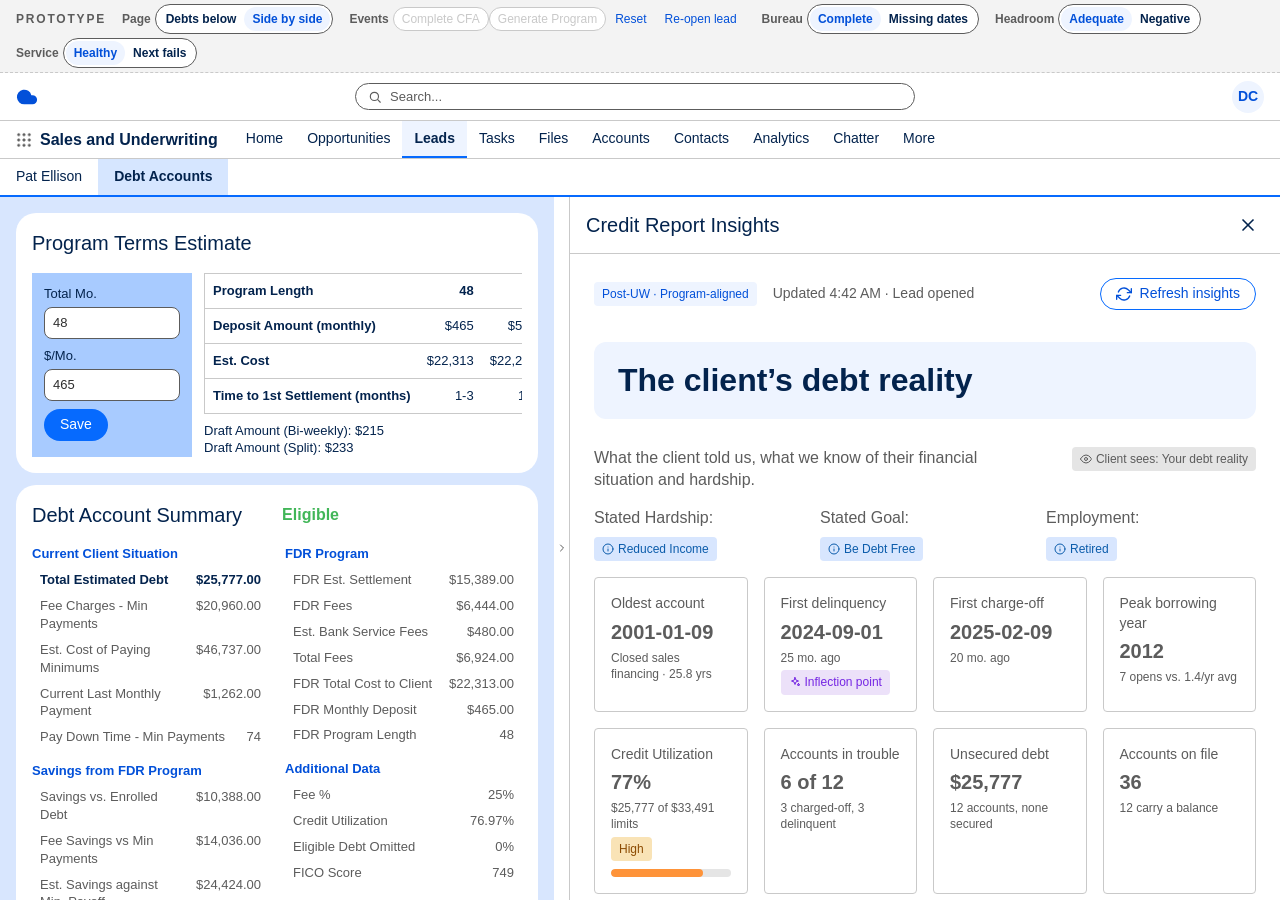
==== credit-insights/index.html @ 0d7a338f "Add wholesale projects" ====
<!doctype html>
<html lang="en">
<head>
  <meta charset="utf-8">
  <meta name="viewport" content="width=device-width, initial-scale=1">
  <title>WIB | Credit Report Insights (MVP prototype)</title>
  <link rel="stylesheet" href="styles.slds.css">
</head>
<body>
  <div class="app" id="app">
    <section class="proto" aria-labelledby="protoTitle">
      <h2 class="proto-title" id="protoTitle">Prototype</h2>

      <div class="proto-group">
        <span class="proto-label" id="lblLayout">Page</span>
        <div class="toggle-group tg-inline" role="group" aria-labelledby="lblLayout">
          <button class="toggle" type="button" data-action="layout" data-value="below" aria-pressed="false">Debts below</button>
          <button class="toggle" type="button" data-action="layout" data-value="side" aria-pressed="true">Side by side</button>
        </div>
      </div>

      <div class="proto-group">
        <span class="proto-label" id="lblEvents">Events</span>
        <div class="proto-buttons" role="group" aria-labelledby="lblEvents">
          <button class="btn btn-secondary" type="button" data-action="evt-cfa" id="btnCfa">Complete CFA</button>
          <button class="btn btn-secondary" type="button" data-action="evt-program" id="btnProgram">Generate Program</button>
          <button class="btn btn-text" type="button" data-action="evt-reset">Reset</button>
          <button class="btn btn-text" type="button" data-action="evt-reopen">Re-open lead</button>
        </div>
      </div>

      <div class="proto-group">
        <span class="proto-label" id="lblData">Bureau</span>
        <div class="toggle-group tg-inline" role="group" aria-labelledby="lblData">
          <button class="toggle" type="button" data-action="scenario" data-key="partial" data-value="false" aria-pressed="true">Complete</button>
          <button class="toggle" type="button" data-action="scenario" data-key="partial" data-value="true" aria-pressed="false">Missing dates</button>
        </div>
      </div>

      <div class="proto-group">
        <span class="proto-label" id="lblHeadroom">Headroom</span>
        <div class="toggle-group tg-inline" role="group" aria-labelledby="lblHeadroom">
          <button class="toggle" type="button" data-action="scenario" data-key="negative" data-value="false" aria-pressed="true">Adequate</button>
          <button class="toggle" type="button" data-action="scenario" data-key="negative" data-value="true" aria-pressed="false">Negative</button>
        </div>
      </div>

      <div class="proto-group">
        <span class="proto-label" id="lblService">Service</span>
        <div class="toggle-group tg-inline" role="group" aria-labelledby="lblService">
          <button class="toggle" type="button" data-action="scenario" data-key="failNext" data-value="false" aria-pressed="true">Healthy</button>
          <button class="toggle" type="button" data-action="scenario" data-key="failNext" data-value="true" aria-pressed="false">Next fails</button>
        </div>
      </div>
    </section>

    <div class="sf-chrome" aria-hidden="true">
      <div class="sf-global">
        <span class="sf-logo"><svg width="22" height="22" viewBox="0 0 24 24" fill="currentColor"><path d="M18 10h-1.26A8 8 0 1 0 9 20h9a5 5 0 0 0 0-10z"/></svg></span>
        <span class="sf-search"><svg width="14" height="14" viewBox="0 0 24 24" fill="none" stroke="currentColor" stroke-width="2" stroke-linecap="round"><circle cx="11" cy="11" r="7"/><line x1="21" y1="21" x2="16.65" y2="16.65"/></svg>Search...</span>
        <span class="sf-user"><span class="avatar"><span>DC</span></span></span>
      </div>
      <div class="sf-nav">
        <span class="sf-app"><span class="sf-launcher"></span>Sales and Underwriting</span>
        <span class="sf-item">Home</span><span class="sf-item">Opportunities</span><span class="sf-item is-active">Leads</span><span class="sf-item">Tasks</span><span class="sf-item">Files</span><span class="sf-item">Accounts</span><span class="sf-item">Contacts</span><span class="sf-item">Analytics</span><span class="sf-item">Chatter</span><span class="sf-item">More</span>
      </div>
      <div class="sf-tabs">
        <span class="sf-tab">Pat Ellison</span><span class="sf-tab is-active">Debt Accounts</span>
      </div>
    </div>
    <h1 class="sr-only">Debt Accounts, Pat Ellison</h1>

    <main class="workspace" id="workspace"></main>
  </div>

  <div class="toasts" id="toasts" role="status" aria-live="polite"></div>
  <script src="app.js"></script>
</body>
</html>
---- credit-insights/styles.slds.css ----
/* =========================================================================
   Credit Report Insights: SLDS 2 styling
   - Every colour, spacing, type, radius, border and shadow value is read from an
     SLDS 2 global styling hook with an SLDS 1 fallback. Hooks are only read, never assigned.
   - The --ci-* names below are local aliases of those hooks, so each hook and its
     fallback is written once. They are not SLDS tokens.
   - Layout geometry that has no SLDS hook (panel width, chart height) is plain CSS.
   ========================================================================= */
:root {
  /* Surfaces and containers */
  --ci-page: var(--slds-g-color-surface-2, #f3f3f3);
  --ci-canvas: var(--slds-g-color-brand-base-90, #d8e6fe); /* Lightning page background, Blue 90 in the Figma frame */
  --ci-brand-80: var(--slds-g-color-brand-base-80, #a8cbff); /* Program Terms form panel */
  --ci-surface: var(--slds-g-color-surface-1, #ffffff);
  --ci-container: var(--slds-g-color-surface-container-1, #ffffff);
  --ci-container-2: var(--slds-g-color-surface-container-2, #f3f3f3);
  --ci-container-3: var(--slds-g-color-surface-container-3, #e5e5e5); /* progress and gauge tracks */
  --ci-inverse: var(--slds-g-color-surface-container-inverse-1, #032d60);
  --ci-on-inverse: var(--slds-g-color-on-surface-inverse-1, #ffffff);
  --ci-on-inverse-2: var(--slds-g-color-on-surface-inverse-2, #c9c9c9);

  /* Text and icons on surface. In SLDS 2 a higher step is higher contrast:
     on-surface-1 is the muted grey, -2 the near-black, -3 the darkest (primary text). */
  --ci-text: var(--slds-g-color-on-surface-3, #03234d);
  --ci-text-body: var(--slds-g-color-on-surface-2, #2e2e2e); /* typed input text, summary body */
  --ci-text-2: var(--slds-g-color-on-surface-1, #5c5c5c);

  /* Borders: border-1 for cards, dividers and table rows; border-2 is the darker control border */
  --ci-border: var(--slds-g-color-border-1, #c9c9c9);
  --ci-border-2: var(--slds-g-color-border-2, #5c5c5c);
  --ci-border-disabled: var(--slds-g-color-border-disabled-1, #c9c9c9);

  /* Accent (brand). accent-2 is the text, link and icon colour on light surfaces; accent-1 is for fills. */
  --ci-accent: var(--slds-g-color-accent-2, #0250d9);
  --ci-accent-active: var(--slds-g-color-accent-3, #022ac0); /* link and label hover and pressed */
  --ci-accent-container: var(--slds-g-color-accent-container-1, #066afe);
  --ci-accent-container-hover: var(--slds-g-color-accent-container-2, #0250d9);
  --ci-on-accent: var(--slds-g-color-on-accent-1, #ffffff);
  --ci-accent-light: var(--slds-g-color-brand-base-95, #eef4ff);
  --ci-accent-light-hover: var(--slds-g-color-brand-base-90, #d6e6ff);

  /* Feedback pairs: container with its on- colour */
  --ci-success-container: var(--slds-g-color-success-container-1, #acf3e4);
  --ci-on-success: var(--slds-g-color-on-success-1, #056764);
  --ci-success: var(--slds-g-color-success-1, #2e844a);
  --ci-error-container: var(--slds-g-color-error-container-1, #fddde3);
  --ci-error-container-2: var(--slds-g-color-error-container-2, #fdb6c5);
  --ci-on-error: var(--slds-g-color-on-error-1, #b60554);
  --ci-on-error-2: var(--slds-g-color-on-error-2, #8a033e);
  --ci-error: var(--slds-g-color-error-1, #b60554);
  --ci-border-error: var(--slds-g-color-border-error-1, #b60554);
  --ci-border-error-2: var(--slds-g-color-border-error-2, #8a033e);
  --ci-warning-container: var(--slds-g-color-warning-container-1, #f9e3b6);
  --ci-on-warning: var(--slds-g-color-on-warning-1, #8c4b02);
  --ci-warning: var(--slds-g-color-warning-1, #fe9339);
  --ci-info-container: var(--slds-g-color-info-container-1, #d8e6fe);
  --ci-on-info: var(--slds-g-color-on-info-1, #0b5cab);
  --ci-info-toast: var(--slds-g-color-info-container-1, #d8e6fe); /* Cosmos info toast fill */
  /* Light row tints for the debts table. The full containers above are too strong across 12 rows. Fallbacks are approximate. */
  --ci-success-tint: var(--slds-g-color-success-base-95, #e0f8f2);
  --ci-warning-tint: var(--slds-g-color-warning-base-95, #fbf3e0);
  --ci-disabled-container: var(--slds-g-color-disabled-container-1, #ffffff);
  --ci-disabled-container-2: var(--slds-g-color-disabled-container-2, #c9c9c9);
  --ci-on-disabled: var(--slds-g-color-on-disabled-2, #939393);
  --ci-on-disabled-1: var(--slds-g-color-on-disabled-1, #c9c9c9);

  /* Data visualisation: fixed palette hooks, only where no semantic hook fits.
     The SLDS 2 palette set is cloud-blue, green, hot-orange, indigo, orange, purple, red, violet. */
  --ci-viz-1: var(--slds-g-color-palette-indigo-50, #5867e8);
  --ci-viz-2: var(--slds-g-color-palette-cloud-blue-60, #0d9dda);
  --ci-viz-3: var(--slds-g-color-palette-orange-50, #a96404);
  --ci-viz-4: var(--slds-g-color-palette-purple-50, #9050e9);
  --ci-viz-5: var(--slds-g-color-palette-green-50, #2e844a);
  --ci-viz-pos: var(--slds-g-color-palette-green-65, #41b658);
  /* AI-generated content (suggested questions, headline summaries) */
  --ci-ai: var(--slds-g-color-palette-purple-90, #ece1f9);
  --ci-on-ai: var(--slds-g-color-palette-purple-40, #7526e3);
  --ci-neutral-65: var(--slds-g-color-neutral-base-65, #a0a0a0);
  --ci-info: var(--slds-g-color-info-1, #0b5cab);
  --ci-accent-1: var(--slds-g-color-accent-1, #066afe);
  --ci-border-accent: var(--slds-g-color-border-accent-1, #066afe); /* accent used as a stroke: selected state, outlined buttons */
  --ci-border-accent-2: var(--slds-g-color-border-accent-2, #0250d9); /* toggle track border */

  /* Spacing (modular scale of four) and density-aware spacing */
  --ci-sp-1: var(--slds-g-spacing-1, 0.25rem);
  --ci-sp-2: var(--slds-g-spacing-2, 0.5rem);
  --ci-sp-3: var(--slds-g-spacing-3, 0.75rem);
  --ci-sp-4: var(--slds-g-spacing-4, 1rem);
  --ci-sp-5: var(--slds-g-spacing-6, 1.5rem); /* spacing-5 is 20px, spacing-6 is 24px */
  --ci-sp-7: var(--slds-g-spacing-7, 1.75rem);
  --ci-sp-8: var(--slds-g-spacing-8, 2rem);
  --ci-cell: var(--slds-g-spacing-var-2, 0.5rem);

  /* Sizing and border width (sizing-7 24px, -8 28px, -9 32px, -10 48px) */
  --ci-size-7: var(--slds-g-sizing-7, 1.5rem);
  --ci-size-8: var(--slds-g-sizing-9, 2rem);
  --ci-size-10: var(--slds-g-sizing-10, 3rem);
  --ci-size-15: var(--slds-g-sizing-15, 20rem); /* toast width */
  --ci-bw-1: var(--slds-g-sizing-border-1, 1px);
  --ci-bw-2: var(--slds-g-sizing-border-2, 2px);

  /* Radius (Cosmos: border-1 4px, -2 8px, -3 12px, -4 20px). Fallbacks match Cosmos so the standalone prototype looks the same as in the org. */
  --ci-r-1: var(--slds-g-radius-border-1, 0.25rem); /* badges, callouts, notices, tiles: 4px */
  --ci-r-2: var(--slds-g-radius-border-2, 0.5rem);
  --ci-r-3: var(--slds-g-radius-border-3, 0.75rem);
  --ci-r-4: var(--slds-g-radius-border-4, 1.25rem); /* cards */
  --ci-r-btn: var(--slds-g-radius-border-circle, 9999px); /* SLDS 2 buttons are pills */
  --ci-r-round: var(--slds-g-radius-border-circle, 9999px);

  /* Elevation */
  --ci-shadow-1: var(--slds-g-shadow-1, 0 1px 2px rgba(0, 0, 0, 0.08));
  --ci-shadow-4: var(--slds-g-shadow-4, 0 8px 16px rgba(0, 0, 0, 0.2));

  /* Typography */
  --ci-font: var(--slds-g-font-family-base, "Salesforce Sans", -apple-system, BlinkMacSystemFont, "Segoe UI", Arial, sans-serif);
  /* Scale (Cosmos): neg-2 10px, neg-1 12px, base 13px, 1 14px, 2 16px, 3 20px, 4 24px, 5 28px, 6 32px */
  --ci-fs-1: var(--slds-g-font-scale-neg-1, 0.75rem);
  --ci-fs-base: var(--slds-g-font-scale-base, 0.8125rem);
  --ci-fs-2: var(--slds-g-font-scale-1, 0.875rem);
  --ci-fs-3: var(--slds-g-font-scale-2, 1rem); /* page card titles */
  --ci-fs-4: var(--slds-g-font-scale-3, 1.25rem); /* card and section titles: 20px */
  --ci-fs-5: var(--slds-g-font-scale-3, 1.25rem);
  --ci-fs-6: var(--slds-g-font-scale-4, 1.5rem);
  --ci-fs-8: var(--slds-g-font-scale-6, 2rem); /* panel section headers */
  /* Weights: 3 light, 4 regular, 6 semibold, 7 bold. SLDS 2 uses semibold for emphasis. */
  --ci-fw-regular: var(--slds-g-font-weight-4, 400);
  --ci-fw-medium: var(--slds-g-font-weight-6, 600);
  --ci-fw-bold: var(--slds-g-font-weight-6, 600);
  --ci-fw-heavy: var(--slds-g-font-weight-7, 700); /* tile values */
  /* Line heights: the library pairs sizes with about 1.35 (13/18, 14/19, 16/22, 20/28). No Figma variable, so the hook names are unverified. */
  --ci-lh-body: var(--slds-g-font-line-height-1, 1.375);
  --ci-lh-heading: var(--slds-g-font-line-height-2, 1.4);
  --ci-lh-tight: var(--slds-g-font-line-height-3, 1);

  /* Shared effects from the library: focus is a 2px surface gap then a 4px dark ring (spread only); pressed is three inset shadows. */
  --ci-focus-ring: 0 0 0 var(--ci-bw-2) var(--ci-container), 0 0 0 var(--ci-sp-1) var(--ci-text);
  --ci-focus-inset: inset 0 0 0 var(--ci-bw-2) var(--ci-text);
  --ci-pressed: inset 2px 2px 5px rgba(0, 0, 0, 0.08), inset 0 0.5px 2px rgba(0, 0, 0, 0.35), inset 0 1px 0 rgba(0, 0, 0, 0.15);
}

* { box-sizing: border-box; margin: 0; }
html, body { height: 100%; }
body {
  font-family: var(--ci-font); font-size: var(--ci-fs-2); line-height: var(--ci-lh-body);
  color: var(--ci-text); background: var(--ci-page);
  min-width: 1280px; overflow: hidden;
}
[hidden] { display: none !important; }
button { font: inherit; color: inherit; cursor: pointer; }
svg { display: block; flex-shrink: 0; }
ol, ul { padding: 0; list-style: none; }
table { border-collapse: collapse; }
.sr-only {
  position: absolute; width: 1px; height: 1px; padding: 0; margin: -1px;
  overflow: hidden; clip: rect(0, 0, 0, 0); white-space: nowrap; border: 0;
}
/* Visible focus ring everywhere. The transparent outline keeps a ring in forced-colors mode. Inset variant is set per component where the parent clips. */
a:focus-visible, button:focus-visible, input:focus-visible, select:focus-visible, [tabindex]:focus-visible {
  outline: var(--ci-bw-2) solid transparent; box-shadow: var(--ci-focus-ring);
}

/* ---------- App frame ---------- */
.app { display: flex; flex-direction: column; height: 100vh; }
/* The page scrolls: the split view region first, then the Debt Accounts card below it. */
.workspace { flex: 1; min-height: 0; overflow-y: auto; background: var(--ci-canvas); }
.split-region { display: flex; align-items: stretch; height: clamp(560px, calc(100vh - 320px), 936px); }
.work-main { flex: 1; min-width: 0; overflow-y: auto; padding: var(--ci-sp-4); container-type: inline-size; display: flex; flex-direction: column; gap: var(--ci-sp-3); }
.work-main > * { flex: none; min-width: 0; }
/* Narrow (panel open): Program Terms Estimate above the Debt Account Summary. Wide (panel collapsed): side by side at 470:924, as in Figma. */
.work-cards { display: flex; flex-direction: column; gap: var(--ci-sp-3); }
@container (min-width: 1100px) {
  .work-cards { display: grid; grid-template-columns: minmax(0, 470fr) minmax(0, 924fr); align-items: stretch; }
}
.page-below { padding: var(--ci-sp-4); }
/* Panel collapsed: the cards take their natural height and the page scrolls, as in the Figma frame. */
.panel-closed .split-region { height: auto; }
.panel-closed .work-main { overflow: visible; }
/* Side by side, panel open: the split region fills the viewport. The left column scrolls vertically and the debt table scrolls across. */
.workspace.is-fit { display: flex; flex-direction: column; overflow: hidden; }
.is-fit .split-region { flex: 1; height: auto; min-height: 0; }

/* ---------- Prototype controls (not part of the product) ---------- */
.proto {
  display: flex; flex-wrap: wrap; align-items: center; gap: var(--ci-sp-1) var(--ci-sp-4); padding: var(--ci-sp-1) var(--ci-sp-4);
  background: var(--ci-container-2); border-bottom: var(--ci-bw-1) dashed var(--ci-border);
}
.proto-title { font-size: var(--ci-fs-1); font-weight: var(--ci-fw-bold); text-transform: uppercase; letter-spacing: 0.15em; color: var(--ci-text-2); }
.proto-group { display: flex; align-items: center; gap: var(--ci-sp-1); }
.proto-label { font-size: var(--ci-fs-1); font-weight: var(--ci-fw-medium); line-height: var(--ci-lh-tight); color: var(--ci-text-2); white-space: nowrap; }
.proto-buttons { display: flex; align-items: center; gap: 0; }
/* Compact controls: the prototype tools stay out of the way of the page. */
.proto .btn { min-height: var(--ci-size-7); padding: 0 var(--ci-sp-2); font-size: var(--ci-fs-1); }
.proto .toggle-group { padding: var(--ci-bw-2); gap: 0; }
.proto .toggle { padding: 0 var(--ci-sp-2); font-size: var(--ci-fs-1); line-height: var(--ci-size-7); }

/* ---------- Lightning app chrome (static page context) ---------- */
.sf-chrome { flex: none; background: var(--ci-container); }
.sf-global { display: flex; align-items: center; gap: var(--ci-sp-4); min-height: var(--ci-size-10); padding: 0 var(--ci-sp-4); border-bottom: var(--ci-bw-1) solid var(--ci-border); }
.sf-logo { display: flex; color: var(--ci-accent); }
.sf-search { flex: 0 1 560px; margin: 0 auto; display: flex; align-items: center; gap: var(--ci-sp-2); padding: var(--ci-sp-1) var(--ci-sp-3); border: var(--ci-bw-1) solid var(--ci-border-2); border-radius: var(--ci-r-round); background: var(--ci-container); font-size: var(--ci-fs-base); color: var(--ci-text-2); }
.sf-nav { display: flex; align-items: stretch; padding: 0 var(--ci-sp-4); border-bottom: var(--ci-bw-1) solid var(--ci-border); font-size: var(--ci-fs-2); }
.sf-app { display: flex; align-items: center; gap: var(--ci-sp-2); margin-right: var(--ci-sp-4); font-size: var(--ci-fs-3); font-weight: var(--ci-fw-bold); white-space: nowrap; }
.sf-launcher { width: var(--ci-sp-4); height: var(--ci-sp-4); background: radial-gradient(circle, currentColor 35%, transparent 40%) 0 0 / 33.34% 33.34%; color: var(--ci-text-2); }
.sf-item { display: flex; align-items: center; padding: var(--ci-sp-2) var(--ci-sp-3); border-bottom: var(--ci-bw-2) solid transparent; white-space: nowrap; }
.sf-item.is-active { background: var(--ci-accent-light); border-bottom-color: var(--ci-accent-container); font-weight: var(--ci-fw-medium); }
.sf-tabs { display: flex; border-bottom: var(--ci-bw-2) solid var(--ci-accent-container); font-size: var(--ci-fs-2); }
.sf-tab { padding: var(--ci-sp-2) var(--ci-sp-4); white-space: nowrap; }
.sf-tab.is-active { background: var(--ci-accent-light-hover); font-weight: var(--ci-fw-medium); }
.avatar {
  display: flex; align-items: center; justify-content: center; width: var(--ci-size-8); height: var(--ci-size-8);
  border-radius: var(--ci-r-round); background: var(--ci-accent-light); color: var(--ci-accent); font-size: var(--ci-fs-2); font-weight: var(--ci-fw-bold);
}

/* ---------- Buttons, badges, toggles ---------- */
/* .btn-primary = brand, .btn-secondary = neutral, .btn-text = base, .btn-destructive, .btn-outlined = brand outline (not in the library) */
/* Every variant carries a 1px border, transparent where the library has none, so the label sits 16px from the edge as in Figma. */
.btn {
  display: inline-flex; align-items: center; justify-content: center; gap: var(--ci-sp-2);
  min-height: var(--ci-size-8); padding: var(--ci-bw-1) calc(var(--ci-sp-4) - var(--ci-bw-1)); border: var(--ci-bw-1) solid transparent; border-radius: var(--ci-r-btn);
  font-weight: var(--ci-fw-regular); font-size: var(--ci-fs-2); line-height: var(--ci-lh-body); white-space: nowrap;
}
.btn:active:not(:disabled) { box-shadow: var(--ci-pressed); }
.btn:focus-visible:not(:disabled) { box-shadow: var(--ci-focus-ring); }
/* Brand: hover, active and focus share one fill. */
.btn-primary { background: var(--ci-accent-container); color: var(--ci-on-accent); }
.btn-primary:hover:not(:disabled), .btn-primary:active:not(:disabled), .btn-primary:focus-visible:not(:disabled) { background: var(--ci-accent-container-hover); }
/* Neutral: white, bordered, accent label. */
.btn-secondary { background: var(--ci-container); color: var(--ci-accent); border-color: var(--ci-border-2); }
.btn-secondary:hover:not(:disabled), .btn-secondary:focus-visible:not(:disabled) { background: var(--ci-container-2); color: var(--ci-text); }
.btn-secondary:active:not(:disabled) { background: var(--ci-container-2); color: var(--ci-accent-active); }
.btn-outlined { background: var(--ci-container); color: var(--ci-accent); border-color: var(--ci-border-accent); }
.btn-outlined:hover:not(:disabled) { background: var(--ci-accent-light); }
/* Base: no fill. Horizontal padding is kept so the hover fill does not hug the label. The library has none. */
.btn-text { background: transparent; color: var(--ci-accent); }
.btn-text:hover:not(:disabled), .btn-text:focus-visible:not(:disabled) { background: var(--ci-accent-light-hover); color: var(--ci-text); }
.btn-text:active:not(:disabled) { background: var(--ci-surface); color: var(--ci-accent-active); }
.btn-destructive { background: var(--ci-error-container); color: var(--ci-on-error); border-color: var(--ci-border-error); }
.btn-destructive:hover:not(:disabled), .btn-destructive:active:not(:disabled), .btn-destructive:focus-visible:not(:disabled) { background: var(--ci-error-container-2); color: var(--ci-on-error-2); border-color: var(--ci-border-error-2); }
.btn-icon { padding: var(--ci-sp-1); width: var(--ci-size-8); }
/* Disabled: filled variants go grey and lose the border; neutral, outlined and base stay white with a pale label. */
.btn:disabled { background: var(--ci-disabled-container-2); color: var(--ci-on-disabled); border-color: transparent; box-shadow: none; cursor: not-allowed; }
.btn-secondary:disabled, .btn-outlined:disabled { background: var(--ci-disabled-container); color: var(--ci-on-disabled-1); border-color: var(--ci-border-disabled); }
.btn-text:disabled { background: var(--ci-disabled-container); color: var(--ci-on-disabled-1); }

.chip {
  display: inline-flex; align-items: center; gap: var(--ci-sp-1); padding: var(--ci-sp-1) var(--ci-sp-2);
  border-radius: var(--ci-r-1); font-size: var(--ci-fs-1); font-weight: var(--ci-fw-regular); line-height: var(--ci-lh-body); white-space: nowrap;
  background: var(--ci-container-2); color: var(--ci-text-2);
}
.chip-sm { font-size: var(--ci-fs-1); }
.chip-positive { background: var(--ci-success-container); color: var(--ci-on-success); }
.chip-warning { background: var(--ci-warning-container); color: var(--ci-on-warning); }
.chip-negative { background: var(--ci-error-container); color: var(--ci-on-error); }
.chip-info { background: var(--ci-info-container); color: var(--ci-on-info); }
.chip-accent { background: var(--ci-accent-light); color: var(--ci-accent); }

.toggle-group { display: flex; gap: var(--ci-sp-1); padding: var(--ci-sp-1); background: var(--ci-container); border: var(--ci-bw-1) solid var(--ci-border-2); border-radius: var(--ci-r-btn); }
.tg-inline { flex: none; }
.toggle { padding: var(--ci-sp-1) var(--ci-sp-3); border: 0; border-radius: var(--ci-r-btn); background: var(--ci-container); font-size: var(--ci-fs-1); font-weight: var(--ci-fw-medium); line-height: var(--ci-lh-body); white-space: nowrap; }
.toggle:hover:not([aria-pressed="true"]) { background: var(--ci-container-2); }
.toggle[aria-pressed="true"] { background: var(--ci-accent-light); color: var(--ci-accent); }

.link { background: none; border: 0; padding: 0; color: var(--ci-accent); font-size: var(--ci-fs-2); text-decoration: underline; }
.link:hover, .link:active { color: var(--ci-accent-active); }

.spinner { width: var(--ci-sp-4); height: var(--ci-sp-4); border-radius: var(--ci-r-round); border: var(--ci-bw-2) solid var(--ci-accent-light-hover); border-top-color: var(--ci-accent-container); animation: spin 0.8s linear infinite; }
@keyframes spin { to { transform: rotate(360deg); } }
@keyframes shimmer { from { background-position: 200% 0; } to { background-position: -200% 0; } }
@media (prefers-reduced-motion: reduce) { .spinner, .skel { animation: none; } }

/* ---------- Cards and tables (WIB page) ---------- */
/* Card: 20px radius, no border and no shadow, as in the library. Title is 20px / 28px regular. */
.card { background: var(--ci-container); border-radius: var(--ci-r-4); padding: var(--ci-sp-4); display: flex; flex-direction: column; gap: var(--ci-sp-4); }
.card-head { display: flex; align-items: center; justify-content: space-between; gap: var(--ci-sp-4); }
.card-actions { display: flex; align-items: center; gap: var(--ci-sp-2); }
.card-title { font-size: var(--ci-fs-4); font-weight: var(--ci-fw-regular); line-height: var(--ci-lh-heading); color: var(--ci-text); }
.card-sub { font-size: var(--ci-fs-1); color: var(--ci-text-2); }
.card-empty { border: var(--ci-bw-1) dashed var(--ci-border); box-shadow: none; color: var(--ci-text-2); }
.table-wrap { overflow-x: auto; }
.table { width: 100%; font-size: var(--ci-fs-base); line-height: var(--ci-lh-body); }
.table thead th { padding: var(--ci-cell); text-align: left; white-space: nowrap; font-size: var(--ci-fs-base); font-weight: var(--ci-fw-bold); color: var(--ci-text-2); background: var(--ci-container-2); border-bottom: var(--ci-bw-1) solid var(--ci-border); }
.table thead th:hover { background: var(--ci-container-3); color: var(--ci-text-body); }
.table tbody th, .table tbody td, .table tfoot td, .table tfoot th { padding: var(--ci-cell); text-align: left; font-weight: var(--ci-fw-regular); border-bottom: var(--ci-bw-1) solid var(--ci-border); vertical-align: middle; }
.table tbody tr:last-child > * { border-bottom: 0; }
/* Row hover: light brand fill, links go to the pressed accent. */
.table tbody tr:hover > * { background: var(--ci-accent-light-hover); }
.table tbody tr:hover .creditor { color: var(--ci-accent-active); }
.table tfoot th, .table tfoot td { background: var(--ci-container-2); font-weight: var(--ci-fw-bold); border-top: var(--ci-bw-1) solid var(--ci-border); border-bottom: 0; }
.table .num { text-align: right; white-space: nowrap; }
.strong { font-weight: var(--ci-fw-bold); }
.is-muted { color: var(--ci-text-2); }
.is-pos { color: var(--ci-on-success); }
.is-neg { color: var(--ci-on-error); }
.is-warn { color: var(--ci-on-warning); }
.stat-row { display: grid; grid-template-columns: repeat(4, minmax(0, 1fr)); gap: var(--ci-sp-4); }

/* ---------- Program terms, summary and the page debt table ---------- */
.terms { display: flex; gap: var(--ci-sp-3); align-items: stretch; }
.terms-form { flex: none; display: flex; flex-direction: column; align-items: flex-start; gap: var(--ci-sp-2); padding: var(--ci-sp-3); background: var(--ci-brand-80); width: 160px; }
.terms-main { flex: 1; min-width: 0; display: flex; flex-direction: column; gap: var(--ci-sp-2); }
.terms-note { font-size: var(--ci-fs-base); line-height: var(--ci-lh-body); }
.field { display: flex; flex-direction: column; gap: var(--ci-sp-1); width: 100%; font-size: var(--ci-fs-base); }
.input { width: 100%; min-height: var(--ci-size-8); padding: 2px var(--ci-sp-2); border: var(--ci-bw-1) solid var(--ci-border-2); border-radius: var(--ci-r-2); background: var(--ci-container); font: inherit; font-size: var(--ci-fs-base); line-height: var(--ci-lh-body); color: var(--ci-text-body); }
.input::placeholder { color: var(--ci-text-2); }
.input:disabled { background: var(--ci-disabled-container); border-color: var(--ci-border-disabled); }
.table-grid { border: var(--ci-bw-1) solid var(--ci-border); }
.table-grid tbody th { font-weight: var(--ci-fw-bold); white-space: nowrap; }
.table-grid tbody tr:last-child > * { border-bottom: var(--ci-bw-1) solid var(--ci-border); }
.sum-elig { margin-right: auto; margin-left: var(--ci-sp-5); font-size: var(--ci-fs-3); font-weight: var(--ci-fw-bold); color: var(--ci-viz-pos); }
.sum-cols { display: grid; grid-template-columns: repeat(2, minmax(0, 1fr)); gap: var(--ci-sp-4); align-items: start; }
.sum-group { display: flex; flex-direction: column; gap: var(--ci-sp-1); margin-bottom: var(--ci-sp-3); }
.sum-h { font-size: var(--ci-fs-base); font-weight: var(--ci-fw-bold); color: var(--ci-accent); }
.kv { display: flex; justify-content: space-between; gap: var(--ci-sp-3); padding: var(--ci-sp-1) var(--ci-sp-2); font-size: var(--ci-fs-base); line-height: var(--ci-lh-body); color: var(--ci-text-2); }
.kv dd { margin: 0; text-align: right; white-space: nowrap; }
.kv-strong { font-weight: var(--ci-fw-bold); color: var(--ci-text); }
.detail-bar { display: flex; align-items: center; gap: var(--ci-sp-1); width: 100%; padding: var(--ci-sp-4); border: 0; border-radius: var(--ci-r-4); background: var(--ci-container-2); font-size: var(--ci-fs-3); text-align: left; }
.detail-bar:hover { background: var(--ci-container-3); }
.count-line { font-size: var(--ci-fs-base); color: var(--ci-text-2); }
.creditor { color: var(--ci-accent); }

/* Debt Accounts table: the existing Salesforce table, unchanged. Inputs, enroll switch, tinted rows. */
.card-flush { padding: 0; gap: 0; overflow: hidden; }
.card-pad { display: flex; flex-direction: column; gap: var(--ci-sp-4); padding: var(--ci-sp-4); }
.card-flush .table-wrap { border-top: var(--ci-bw-1) solid var(--ci-border); }
.table-debts { min-width: 1180px; }
.table-debts thead th { padding: var(--ci-sp-3) var(--ci-cell); text-transform: uppercase; letter-spacing: 0.04em; font-size: var(--ci-fs-1); font-weight: var(--ci-fw-bold); color: var(--ci-text); background: var(--ci-container-2); border-bottom: 0; }
.table-debts tbody th.creditor { font-weight: var(--ci-fw-regular); text-transform: uppercase; white-space: nowrap; }
.table-debts .center { text-align: center; }
.table-debts tbody tr:last-child > * { border-bottom: 0; }
.row-ok > * { background: var(--ci-success-tint); }
.row-warn > * { background: var(--ci-warning-tint); }
.input-cell { width: auto; min-width: 5.5rem; height: var(--ci-size-8); padding: var(--ci-sp-1) var(--ci-sp-2); border-radius: var(--ci-r-2); color: var(--ci-text); }
.input-date { display: flex; align-items: center; justify-content: space-between; gap: var(--ci-sp-2); white-space: nowrap; min-width: 8.5rem; }
.input-date svg { color: var(--ci-text-2); }
.is-flag { border-color: var(--ci-border-error); }
select.input-cell { min-width: 6.5rem; }
.enroll { display: inline-flex; flex-direction: column; align-items: center; gap: 0; }
.enroll-l { font-size: var(--ci-fs-1); line-height: var(--ci-lh-tight); color: var(--ci-text-2); }
/* Toggle: 48 x 24 track, 20px thumb, 1px accent border (library Checkbox Toggle, on state). */
.switch { position: relative; width: var(--ci-size-10); height: var(--ci-sp-5); padding: 0; border: var(--ci-bw-1) solid var(--ci-border-accent-2); border-radius: var(--ci-r-round); background: var(--ci-accent-container-hover); }
.switch::before { content: ''; position: absolute; top: var(--ci-bw-1); right: var(--ci-bw-1); width: calc(var(--ci-sp-5) - var(--ci-bw-2) * 2); height: calc(var(--ci-sp-5) - var(--ci-bw-2) * 2); border-radius: var(--ci-r-round); background: var(--ci-on-accent); }
.switch svg { position: absolute; top: 50%; right: calc(var(--ci-bw-2) + var(--ci-sp-1)); transform: translateY(-50%); color: var(--ci-accent-container-hover); stroke-width: 3; }
/* ---------- Split view ---------- */
.split-handle {
  position: relative; align-self: stretch; display: flex; align-items: center; justify-content: center; width: var(--ci-sp-4); flex: none; padding: 0;
  border: 0; border-right: var(--ci-bw-1) solid var(--ci-border); background: var(--ci-container); color: var(--ci-text-2);
}
.split-handle:hover { background: var(--ci-accent-light); color: var(--ci-accent); }
.split-handle:focus-visible { box-shadow: var(--ci-focus-inset); }
/* Panel closed: a slim strip on the right edge with a right-pointing triangle (14px wide, full height, as in Figma).
   A dot appears when the insights changed while it was closed. */
.split-tab {
  position: relative; align-self: stretch; flex: none; display: flex; align-items: center; justify-content: center; width: 0.875rem; padding: 0;
  border: 0; border-left: var(--ci-bw-1) solid var(--ci-border); background: var(--ci-container); color: var(--ci-border-2);
}
.split-tab svg { fill: currentColor; stroke: none; }
.split-tab:hover { background: var(--ci-accent-light); color: var(--ci-accent); }
.split-tab:focus-visible { box-shadow: var(--ci-focus-inset); }
/* The labelled tag sits beside the strip near the top, with a dot when the insights changed while the panel was closed. */
.split-tag {
  position: relative; align-self: flex-start; flex: none; margin-top: var(--ci-sp-4); display: flex; align-items: center; gap: var(--ci-sp-2); padding: var(--ci-sp-4) var(--ci-sp-2);
  border: var(--ci-bw-1) solid var(--ci-border); border-right: 0; border-radius: var(--ci-r-3) 0 0 var(--ci-r-3);
  background: var(--ci-container); font-size: var(--ci-fs-2); font-weight: var(--ci-fw-medium); writing-mode: vertical-rl;
}
.split-tag:hover { background: var(--ci-accent-light); color: var(--ci-accent); }
.split-tag .tab-dot { position: static; transform: none; }
.tab-dot { position: absolute; top: var(--ci-sp-2); left: 50%; transform: translateX(-50%); width: var(--ci-sp-2); height: var(--ci-sp-2); border-radius: var(--ci-r-round); background: var(--ci-accent-container); }
.split-panel { width: 710px; flex: none; display: flex; flex-direction: column; min-height: 0; background: var(--ci-container); }
.panel-head { display: flex; align-items: center; justify-content: space-between; gap: var(--ci-sp-2); padding: var(--ci-sp-3) var(--ci-sp-4); border-bottom: var(--ci-bw-1) solid var(--ci-border); }
.panel-title { font-size: var(--ci-fs-4); font-weight: var(--ci-fw-regular); line-height: var(--ci-lh-heading); }
.panel-body { flex: 1; min-height: 0; overflow-y: auto; padding: var(--ci-sp-5); background: var(--ci-container); }
.icon-btn { display: inline-flex; align-items: center; justify-content: center; width: var(--ci-size-8); height: var(--ci-size-8); border: 0; border-radius: var(--ci-r-2); background: transparent; color: var(--ci-text); }
.icon-btn:hover { background: var(--ci-container-2); }

/* ---------- Insights ---------- */
.ins { container-type: inline-size; display: flex; flex-direction: column; gap: var(--ci-sp-8); }
.ins-meta { display: flex; align-items: center; gap: var(--ci-sp-4); flex-wrap: wrap; }
.ins-updated { display: flex; align-items: center; gap: var(--ci-sp-2); flex: 1; font-size: var(--ci-fs-2); color: var(--ci-text-2); }

.band { display: flex; align-items: center; padding: var(--ci-sp-4) var(--ci-sp-5); background: var(--ci-accent-light); border-radius: var(--ci-r-3); }
.band-title { font-size: var(--ci-fs-8); font-weight: var(--ci-fw-bold); line-height: var(--ci-lh-heading); color: var(--ci-text); }
.band-group { display: flex; flex-direction: column; gap: var(--ci-sp-7); }

.lens { display: flex; flex-direction: column; gap: var(--ci-sp-4); }
.lens-head { display: flex; align-items: flex-start; justify-content: space-between; gap: var(--ci-sp-4); flex-wrap: wrap; }
.lens-title { font-size: var(--ci-fs-6); font-weight: var(--ci-fw-bold); line-height: var(--ci-lh-heading); color: var(--ci-text); }
.lens-desc { font-size: var(--ci-fs-3); line-height: var(--ci-lh-body); color: var(--ci-text-2); }
.lens-desc-sm { font-size: var(--ci-fs-base); color: var(--ci-text); margin-top: var(--ci-sp-2); }
.lens-intro { display: flex; align-items: flex-start; justify-content: space-between; gap: var(--ci-sp-8); }
.lens-tools { display: flex; align-items: center; gap: var(--ci-sp-2); flex-wrap: wrap; }
.lens-locked { padding: var(--ci-sp-4) var(--ci-sp-5); border: var(--ci-bw-1) dashed var(--ci-border); border-radius: var(--ci-r-3); background: var(--ci-container-2); }
.lock-body { display: flex; flex-direction: column; gap: var(--ci-sp-2); }
.lock-body p { font-size: var(--ci-fs-2); color: var(--ci-text-2); }

.words { display: grid; grid-template-columns: repeat(3, minmax(0, 1fr)); gap: var(--ci-sp-4); }
.word { display: flex; flex-direction: column; gap: var(--ci-sp-2); align-items: flex-start; }
.word-k { font-size: var(--ci-fs-3); color: var(--ci-text-2); }
.stat-grid { display: grid; grid-template-columns: repeat(4, minmax(0, 1fr)); gap: var(--ci-sp-4); }
.tile { display: flex; flex-direction: column; gap: var(--ci-sp-1); padding: var(--ci-sp-4); background: var(--ci-container); border: var(--ci-bw-1) solid var(--ci-border); border-radius: var(--ci-r-1); }
.tile-k { font-size: var(--ci-fs-2); line-height: var(--ci-lh-body); color: var(--ci-text-2); }
.tile-v { font-size: var(--ci-fs-4); font-weight: var(--ci-fw-heavy); line-height: var(--ci-lh-heading); color: var(--ci-text-2); }
.tile-s { font-size: var(--ci-fs-1); color: var(--ci-text-2); }
.tile .chip { align-self: flex-start; }
.gauge { height: var(--ci-sp-2); border-radius: var(--ci-r-round); background: var(--ci-container-3); overflow: hidden; margin-top: var(--ci-sp-1); }
.gauge-fill { display: block; height: 100%; border-radius: var(--ci-r-round); }
.gauge-neg { background: var(--ci-error); }
.gauge-warn { background: var(--ci-warning); }
.gauge-info { background: var(--ci-text-2); }
.gauge-pos { background: var(--ci-success); }
.callout { display: flex; align-items: flex-start; gap: var(--ci-sp-2); padding: var(--ci-sp-2) var(--ci-sp-4); background: var(--ci-accent-light); border-radius: var(--ci-r-1); color: var(--ci-text); }
.prompt { display: flex; align-items: flex-start; gap: var(--ci-sp-1); padding: var(--ci-sp-1) var(--ci-sp-2); background: var(--ci-ai); color: var(--ci-on-ai); border-radius: var(--ci-r-1); font-size: var(--ci-fs-1); line-height: var(--ci-lh-body); }
.prompt svg { margin-top: var(--ci-bw-2); }
.prompt strong { font-weight: var(--ci-fw-bold); }
.tile-v.is-neg { color: var(--ci-on-error); }
.chip-muted { background: var(--ci-container-3); color: var(--ci-text-2); }
.chip-ai { background: var(--ci-ai); color: var(--ci-on-ai); }
.chip svg { width: var(--ci-sp-3); height: var(--ci-sp-3); }
.btn-flush { padding-left: 0; }

/* Negative factors */
.details-card { display: flex; flex-direction: column; padding: var(--ci-sp-5); background: var(--ci-container); border: var(--ci-bw-1) solid var(--ci-border); border-radius: var(--ci-r-3); box-shadow: var(--ci-shadow-1); }
.details-head { display: flex; align-items: center; justify-content: center; gap: var(--ci-sp-2); padding-bottom: var(--ci-sp-5); border-bottom: var(--ci-bw-1) solid var(--ci-border); color: var(--ci-on-warning); }
.details-title { flex: 1; font-size: var(--ci-fs-4); font-weight: var(--ci-fw-heavy); line-height: var(--ci-lh-heading); color: var(--ci-text-2); }
.neg-grid { display: grid; grid-template-columns: repeat(2, minmax(0, 1fr)); column-gap: var(--ci-sp-2); }
.neg-grid li { display: flex; flex-direction: column; padding: var(--ci-sp-3) 0; }
.neg-text { font-size: var(--ci-fs-3); line-height: var(--ci-lh-body); color: var(--ci-text-2); }
.neg-code { font-size: var(--ci-fs-base); color: var(--ci-neutral-65); }

/* Unsecured debts (accordion) */
.acc-toggle { display: flex; align-items: center; gap: var(--ci-sp-4); width: 100%; padding: var(--ci-sp-3) var(--ci-sp-4); border: var(--ci-bw-1) solid var(--ci-border); border-radius: var(--ci-r-3); background: var(--ci-container); font: inherit; text-align: left; color: var(--ci-text); }
.acc-toggle:hover { background: var(--ci-container-2); }
.acc-toggle[aria-expanded="true"] { border-radius: var(--ci-r-3) var(--ci-r-3) 0 0; }
.acc-toggle:focus-visible { box-shadow: var(--ci-focus-inset); }
.acc-text { flex: 1; display: flex; flex-direction: column; gap: var(--ci-sp-1); }
.acc-title { font-size: var(--ci-fs-6); font-weight: var(--ci-fw-bold); line-height: var(--ci-lh-heading); }
.acc-text .lens-desc-sm { margin-top: 0; font-weight: var(--ci-fw-regular); }
.acc-meta { display: flex; align-items: center; gap: var(--ci-sp-2); }
.acc-total { font-size: var(--ci-fs-3); font-weight: var(--ci-fw-heavy); }
.acc-toggle svg { color: var(--ci-text-2); }
.debt-list { display: flex; flex-direction: column; }
.debt-list ul { border: var(--ci-bw-1) solid var(--ci-border); border-top: 0; border-radius: 0; padding: var(--ci-sp-4); }
.debt-row { display: grid; grid-template-columns: minmax(0, 1fr) auto; gap: var(--ci-sp-3); padding: var(--ci-sp-4) var(--ci-sp-1); border-bottom: var(--ci-bw-1) solid var(--ci-border); }
.debt-row:last-child { border-bottom: 0; }
.debt-name { font-size: var(--ci-fs-3); font-weight: var(--ci-fw-heavy); color: var(--ci-accent); overflow: hidden; text-overflow: ellipsis; white-space: nowrap; }
.debt-amt { font-size: var(--ci-fs-3); font-weight: var(--ci-fw-heavy); text-align: right; }
.debt-sub { grid-column: 1 / -1; font-size: var(--ci-fs-2); }
.debt-total { display: flex; justify-content: space-between; padding: var(--ci-sp-4) var(--ci-sp-5); background: var(--ci-page); border: var(--ci-bw-1) solid var(--ci-border); border-top: 0; border-radius: 0 0 var(--ci-r-3) var(--ci-r-3); font-size: var(--ci-fs-4); font-weight: var(--ci-fw-heavy); color: var(--ci-text-2); }

.notice { display: flex; align-items: flex-start; gap: var(--ci-sp-3); padding: var(--ci-sp-3); border-radius: var(--ci-r-1); font-size: var(--ci-fs-base); font-weight: var(--ci-fw-bold); }
.notice svg { margin-top: var(--ci-bw-2); }
.notice strong { font-weight: var(--ci-fw-bold); }
.notice-warning { background: var(--ci-warning-container); color: var(--ci-on-warning); }
.notice-negative { background: var(--ci-error-container); color: var(--ci-on-error); }
.notice-info { background: var(--ci-info-container); color: var(--ci-on-info); }
.notice-positive { background: var(--ci-success-container); color: var(--ci-on-success); }
.notice .btn { margin-left: auto; }

/* Timeline */
.tl { display: flex; flex-direction: column; gap: var(--ci-sp-2); }
.tl-lane-label { font-size: var(--ci-fs-1); color: var(--ci-text-2); }
.tl-headline { display: flex; align-items: flex-start; gap: var(--ci-sp-1); padding: var(--ci-sp-1) var(--ci-sp-2); background: var(--ci-ai); border-radius: var(--ci-r-1); font-size: var(--ci-fs-1); line-height: var(--ci-lh-body); color: var(--ci-on-ai); }
.tl-headline svg { margin-top: var(--ci-bw-2); }
.tl-headline strong { font-weight: var(--ci-fw-bold); }
.tl-chart { display: grid; grid-template-columns: 56px minmax(0, 1fr); column-gap: var(--ci-sp-2); row-gap: var(--ci-sp-1); margin-top: var(--ci-sp-2); }
.tl-y { position: relative; }
.tl-y span { position: absolute; right: 0; transform: translateY(50%); font-size: var(--ci-fs-1); line-height: var(--ci-lh-tight); color: var(--ci-text-2); }
.tl-plot { position: relative; height: 200px; }
.tl-lines i { position: absolute; left: 0; right: 0; height: 0; border-top: var(--ci-bw-1) solid var(--ci-border); }
.tl-grid, .tl-overlay, .tl-axis { display: grid; grid-template-columns: repeat(var(--cols), minmax(0, 1fr)); column-gap: var(--ci-bw-2); }
.tl-grid, .tl-overlay { position: absolute; inset: 0; }
.tl-overlay { pointer-events: none; }
.tl-cell { position: relative; height: 100%; padding: 0; border: 0; border-radius: var(--ci-r-2); background: transparent; }
button.tl-cell:hover { background: var(--ci-container-2); }
.tl-cell.is-peak { background: var(--ci-accent-light); }
.tl-cell.is-selected { box-shadow: inset 0 0 0 var(--ci-bw-2) var(--ci-border-accent); }
.tl-cell:focus-visible { box-shadow: var(--ci-focus-inset); }
.tl-bar { position: absolute; left: 12%; right: 12%; bottom: 0; height: calc(var(--h) * 1%); display: flex; flex-direction: column-reverse; gap: var(--ci-bw-1); }
.tl-val { position: absolute; left: 0; right: 0; bottom: calc(var(--h) * 1% + var(--ci-bw-2)); text-align: center; font-size: var(--ci-fs-1); line-height: var(--ci-lh-heading); font-weight: var(--ci-fw-medium); color: var(--ci-text-2); }
.tl-cell.is-peak .tl-val { font-weight: var(--ci-fw-bold); color: var(--ci-accent); }
.seg { display: block; min-height: var(--ci-bw-2); border-radius: var(--ci-r-1); transition: opacity 0.15s; }
.seg.bank { background: var(--ci-viz-1); }
.seg.auto { background: var(--ci-viz-2); }
.seg.dept { background: var(--ci-viz-3); }
.seg.pers { background: var(--ci-viz-4); }
.seg.other { background: var(--ci-viz-5); }
.tl-cell-unknown { margin-left: var(--ci-sp-1); border-left: var(--ci-bw-1) dashed var(--ci-border); border-radius: 0 var(--ci-r-2) var(--ci-r-2) 0; }
.tl-cell-unknown .seg { background: var(--ci-border); }
.tl-grid[data-ind="bank"] .seg:not(.bank),
.tl-grid[data-ind="auto"] .seg:not(.auto),
.tl-grid[data-ind="dept"] .seg:not(.dept),
.tl-grid[data-ind="pers"] .seg:not(.pers),
.tl-grid[data-ind="other"] .seg:not(.other) { opacity: 0.2; }
.tl-axis { border-top: var(--ci-bw-1) solid var(--ci-border); padding-top: var(--ci-sp-1); }
.tl-axis span { justify-self: center; font-size: var(--ci-fs-1); color: var(--ci-text-2); white-space: nowrap; }
.ev { position: relative; height: 100%; }
.ev-line { position: absolute; left: 50%; top: 0; bottom: 0; border-left: var(--ci-bw-2) dashed currentColor; }
.ev-pill {
  position: absolute; right: calc(50% + var(--ci-sp-2)); top: var(--top); display: inline-flex; align-items: center; gap: var(--ci-sp-1);
  padding: var(--ci-bw-2) var(--ci-sp-2); border: var(--ci-bw-1) solid currentColor; border-radius: var(--ci-r-round);
  font-size: var(--ci-fs-base); font-weight: var(--ci-fw-medium); line-height: var(--ci-lh-body); white-space: nowrap; background: var(--ci-container);
}
.ev-warn { color: var(--ci-on-warning); }
.ev-warn .ev-pill { background: var(--ci-warning-container); }
.ev-neg { color: var(--ci-on-error); }
.ev-neg .ev-pill { background: var(--ci-error-container); }
.tl-readout { display: flex; flex-wrap: wrap; align-items: center; gap: var(--ci-sp-2) var(--ci-sp-4); padding: var(--ci-sp-2) var(--ci-sp-4); background: var(--ci-container-2); border-radius: var(--ci-r-1); font-size: var(--ci-fs-2); }
.tl-readout .legend-item { font-size: var(--ci-fs-2); color: var(--ci-text); }
.legend { display: flex; flex-wrap: wrap; gap: var(--ci-sp-2) var(--ci-sp-4); font-size: var(--ci-fs-1); color: var(--ci-text-2); }
.legend-item { display: inline-flex; align-items: center; gap: var(--ci-sp-1); }
.legend-btn { display: inline-flex; align-items: center; gap: var(--ci-sp-1); padding: var(--ci-sp-1) var(--ci-sp-2); border: var(--ci-bw-1) solid transparent; border-radius: var(--ci-r-round); background: transparent; font-size: var(--ci-fs-1); color: var(--ci-text-2); }
.legend-btn:hover { background: var(--ci-container-2); }
.legend-btn[aria-pressed="true"] { background: var(--ci-accent-light); border-color: var(--ci-border-accent); color: var(--ci-accent); }
.swatch { width: var(--ci-sp-3); height: var(--ci-sp-3); border-radius: var(--ci-r-1); }
.swatch.bank { background: var(--ci-viz-1); }
.swatch.auto { background: var(--ci-viz-2); }
.swatch.dept { background: var(--ci-viz-3); }
.swatch.pers { background: var(--ci-viz-4); }
.swatch.other { background: var(--ci-viz-5); }
.swatch-costs { background: var(--ci-container-3); }
.swatch-deposit { background: var(--ci-accent-1); }
.swatch-left { background: var(--ci-viz-pos); }
.swatch-short { background: var(--ci-error); }
.bar-legend .swatch { width: var(--ci-sp-2); height: var(--ci-sp-2); border-radius: var(--ci-r-round); }

/* Affordability */
.afford-stats { display: grid; grid-template-columns: repeat(3, minmax(0, 1fr)); gap: var(--ci-sp-4); }
.budget-bar { display: flex; height: var(--ci-sp-2); border-radius: var(--ci-r-round); overflow: hidden; background: var(--ci-container-2); position: relative; }
.bar-seg { height: 100%; }
.bar-costs { background: var(--ci-container-3); }
.bar-deposit { background: var(--ci-accent-1); }
.bar-left { background: var(--ci-viz-pos); }
.bar-short { background: var(--ci-error); }
.bar-marker { position: absolute; top: calc(var(--ci-sp-1) * -1); bottom: calc(var(--ci-sp-1) * -1); width: var(--ci-bw-2); background: var(--ci-text); }
.bar-legend { display: flex; flex-wrap: wrap; gap: var(--ci-sp-2) var(--ci-sp-4); font-size: var(--ci-fs-1); color: var(--ci-text-2); }

/* Two paths and first win */
.diff { white-space: nowrap; }
.diff-good { color: var(--ci-on-success); font-weight: var(--ci-fw-bold); }
.th-program { color: var(--ci-accent); }

/* Skeleton / empty */
.skel { height: 120px; border-radius: var(--ci-r-3); background: linear-gradient(90deg, var(--ci-container-2) 0%, var(--ci-container-2) 40%, var(--ci-surface) 55%, var(--ci-container-2) 70%, var(--ci-container-2) 100%); background-size: 200% 100%; animation: shimmer 2.4s linear infinite; }

/* Toasts */
.toasts { position: fixed; left: var(--ci-sp-5); bottom: var(--ci-sp-5); z-index: 30; display: flex; flex-direction: column; gap: var(--ci-sp-2); width: var(--ci-size-15); }
.toast { display: flex; gap: var(--ci-sp-3); padding: var(--ci-sp-3) var(--ci-sp-3) var(--ci-sp-3) var(--ci-sp-5); border-radius: var(--ci-r-2); box-shadow: var(--ci-shadow-4); font-size: var(--ci-fs-base); line-height: var(--ci-lh-body); background: var(--ci-info-toast); color: var(--ci-on-info); }

/* Narrow containers (split-view panel is 710px wide) */
@container (max-width: 760px) {
  .tl-chart { grid-template-columns: var(--ci-size-8) minmax(0, 1fr); column-gap: var(--ci-sp-1); }
  .tl-plot { height: 180px; }
}
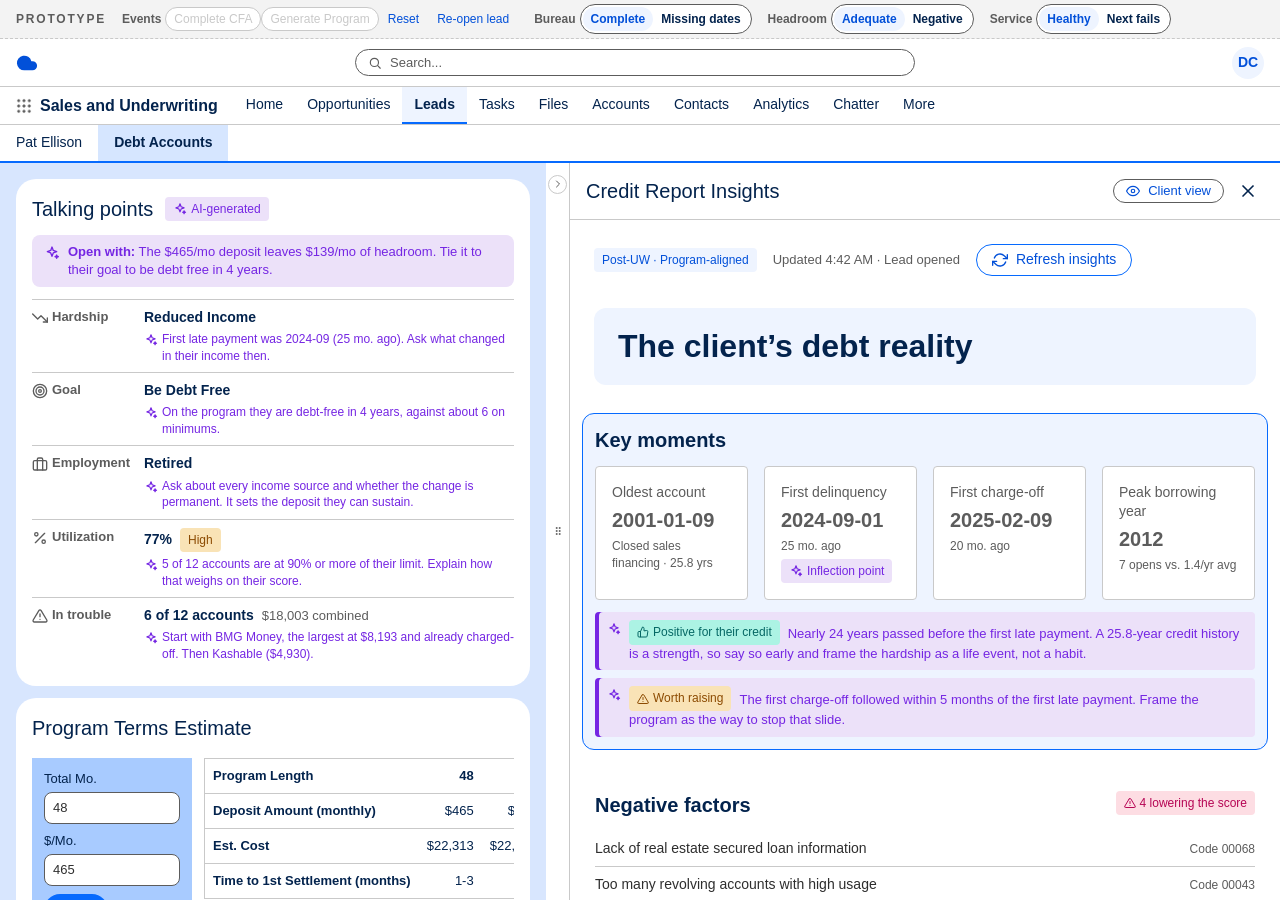
==== commit bbaa3f2c: "simplified UI and talking points" ====
--- a/credit-insights/index.html
+++ b/credit-insights/index.html
@@ -10,14 +10,6 @@
   <div class="app" id="app">
     <section class="proto" aria-labelledby="protoTitle">
       <h2 class="proto-title" id="protoTitle">Prototype</h2>
-
-      <div class="proto-group">
-        <span class="proto-label" id="lblLayout">Page</span>
-        <div class="toggle-group tg-inline" role="group" aria-labelledby="lblLayout">
-          <button class="toggle" type="button" data-action="layout" data-value="below" aria-pressed="false">Debts below</button>
-          <button class="toggle" type="button" data-action="layout" data-value="side" aria-pressed="true">Side by side</button>
-        </div>
-      </div>
 
       <div class="proto-group">
         <span class="proto-label" id="lblEvents">Events</span>
--- a/credit-insights/styles.slds.css
+++ b/credit-insights/styles.slds.css
@@ -167,9 +167,17 @@
 .work-main { flex: 1; min-width: 0; overflow-y: auto; padding: var(--ci-sp-4); container-type: inline-size; display: flex; flex-direction: column; gap: var(--ci-sp-3); }
 .work-main > * { flex: none; min-width: 0; }
 /* Narrow (panel open): Program Terms Estimate above the Debt Account Summary. Wide (panel collapsed): side by side at 470:924, as in Figma. */
+/* Narrow: Talking points, then Program Terms Estimate, then Debt Account Summary, all stacked.
+   Wide: the stack of Talking points and Program Terms Estimate sits to the left of Debt Account Summary. */
 .work-cards { display: flex; flex-direction: column; gap: var(--ci-sp-3); }
+.work-stack { display: flex; flex-direction: column; gap: var(--ci-sp-3); min-width: 0; }
+@container (min-width: 900px) {
+  .work-cards { display: grid; grid-template-columns: minmax(0, 1fr) minmax(0, 1fr); align-items: start; }
+  .work-cards .sum-cols { grid-template-columns: minmax(0, 1fr); gap: 0; }
+}
 @container (min-width: 1100px) {
-  .work-cards { display: grid; grid-template-columns: minmax(0, 470fr) minmax(0, 924fr); align-items: stretch; }
+  .work-cards { grid-template-columns: minmax(0, 470fr) minmax(0, 924fr); }
+  .work-cards .sum-cols { grid-template-columns: repeat(2, minmax(0, 1fr)); gap: var(--ci-sp-4); }
 }
 .page-below { padding: var(--ci-sp-4); }
 /* Panel collapsed: the cards take their natural height and the page scrolls, as in the Figma frame. */
@@ -237,6 +245,7 @@
 .btn-destructive { background: var(--ci-error-container); color: var(--ci-on-error); border-color: var(--ci-border-error); }
 .btn-destructive:hover:not(:disabled), .btn-destructive:active:not(:disabled), .btn-destructive:focus-visible:not(:disabled) { background: var(--ci-error-container-2); color: var(--ci-on-error-2); border-color: var(--ci-border-error-2); }
 .btn-icon { padding: var(--ci-sp-1); width: var(--ci-size-8); }
+.btn-sm { min-height: var(--ci-size-7); padding: 0 var(--ci-sp-3); font-size: var(--ci-fs-base); }
 /* Disabled: filled variants go grey and lose the border; neutral, outlined and base stay white with a pale label. */
 .btn:disabled { background: var(--ci-disabled-container-2); color: var(--ci-on-disabled); border-color: transparent; box-shadow: none; cursor: not-allowed; }
 .btn-secondary:disabled, .btn-outlined:disabled { background: var(--ci-disabled-container); color: var(--ci-on-disabled-1); border-color: var(--ci-border-disabled); }
@@ -341,12 +350,18 @@
 .switch::before { content: ''; position: absolute; top: var(--ci-bw-1); right: var(--ci-bw-1); width: calc(var(--ci-sp-5) - var(--ci-bw-2) * 2); height: calc(var(--ci-sp-5) - var(--ci-bw-2) * 2); border-radius: var(--ci-r-round); background: var(--ci-on-accent); }
 .switch svg { position: absolute; top: 50%; right: calc(var(--ci-bw-2) + var(--ci-sp-1)); transform: translateY(-50%); color: var(--ci-accent-container-hover); stroke-width: 3; }
 /* ---------- Split view ---------- */
-.split-handle {
-  position: relative; align-self: stretch; display: flex; align-items: center; justify-content: center; width: var(--ci-sp-4); flex: none; padding: 0;
-  border: 0; border-right: var(--ci-bw-1) solid var(--ci-border); background: var(--ci-container); color: var(--ci-text-2);
-}
-.split-handle:hover { background: var(--ci-accent-light); color: var(--ci-accent); }
-.split-handle:focus-visible { box-shadow: var(--ci-focus-inset); }
+/* The divider is a drag handle for the panel width (a separator the keyboard can move). The chevron button on it collapses the panel. */
+.split-divider { position: relative; align-self: stretch; flex: none; display: flex; width: var(--ci-sp-5); border-right: var(--ci-bw-1) solid var(--ci-border); background: var(--ci-container); }
+.split-resizer { flex: 1; display: flex; align-items: center; justify-content: center; color: var(--ci-text-2); cursor: col-resize; touch-action: none; }
+.split-resizer:hover, .is-resizing .split-resizer { background: var(--ci-accent-light); color: var(--ci-accent); }
+.split-resizer:focus-visible { box-shadow: var(--ci-focus-inset); }
+.split-collapse {
+  position: absolute; top: var(--ci-sp-3); left: var(--ci-bw-2); width: calc(100% - var(--ci-bw-2) * 2); aspect-ratio: 1; padding: 0;
+  display: flex; align-items: center; justify-content: center;
+  border: var(--ci-bw-1) solid var(--ci-border); border-radius: var(--ci-r-round); background: var(--ci-container); color: var(--ci-text-2);
+}
+.split-collapse:hover { background: var(--ci-accent-light); color: var(--ci-accent); }
+.is-resizing { cursor: col-resize; user-select: none; }
 /* Panel closed: a slim strip on the right edge with a right-pointing triangle (14px wide, full height, as in Figma).
    A dot appears when the insights changed while it was closed. */
 .split-tab {
@@ -365,36 +380,31 @@
 .split-tag:hover { background: var(--ci-accent-light); color: var(--ci-accent); }
 .split-tag .tab-dot { position: static; transform: none; }
 .tab-dot { position: absolute; top: var(--ci-sp-2); left: 50%; transform: translateX(-50%); width: var(--ci-sp-2); height: var(--ci-sp-2); border-radius: var(--ci-r-round); background: var(--ci-accent-container); }
-.split-panel { width: 710px; flex: none; display: flex; flex-direction: column; min-height: 0; background: var(--ci-container); }
+.split-panel { position: relative; width: 710px; flex: none; display: flex; flex-direction: column; min-height: 0; background: var(--ci-container); }
 .panel-head { display: flex; align-items: center; justify-content: space-between; gap: var(--ci-sp-2); padding: var(--ci-sp-3) var(--ci-sp-4); border-bottom: var(--ci-bw-1) solid var(--ci-border); }
 .panel-title { font-size: var(--ci-fs-4); font-weight: var(--ci-fw-regular); line-height: var(--ci-lh-heading); }
 .panel-body { flex: 1; min-height: 0; overflow-y: auto; padding: var(--ci-sp-5); background: var(--ci-container); }
 .icon-btn { display: inline-flex; align-items: center; justify-content: center; width: var(--ci-size-8); height: var(--ci-size-8); border: 0; border-radius: var(--ci-r-2); background: transparent; color: var(--ci-text); }
 .icon-btn:hover { background: var(--ci-container-2); }
+.icon-btn-sm { width: var(--ci-size-7); height: var(--ci-size-7); }
+.panel-tools { display: flex; align-items: center; gap: var(--ci-sp-2); }
 
 /* ---------- Insights ---------- */
 .ins { container-type: inline-size; display: flex; flex-direction: column; gap: var(--ci-sp-8); }
 .ins-meta { display: flex; align-items: center; gap: var(--ci-sp-4); flex-wrap: wrap; }
-.ins-updated { display: flex; align-items: center; gap: var(--ci-sp-2); flex: 1; font-size: var(--ci-fs-2); color: var(--ci-text-2); }
-
+.ins-updated { display: flex; align-items: center; gap: var(--ci-sp-2); font-size: var(--ci-fs-base); color: var(--ci-text-2); }
 .band { display: flex; align-items: center; padding: var(--ci-sp-4) var(--ci-sp-5); background: var(--ci-accent-light); border-radius: var(--ci-r-3); }
 .band-title { font-size: var(--ci-fs-8); font-weight: var(--ci-fw-bold); line-height: var(--ci-lh-heading); color: var(--ci-text); }
 .band-group { display: flex; flex-direction: column; gap: var(--ci-sp-7); }
-
-.lens { display: flex; flex-direction: column; gap: var(--ci-sp-4); }
-.lens-head { display: flex; align-items: flex-start; justify-content: space-between; gap: var(--ci-sp-4); flex-wrap: wrap; }
-.lens-title { font-size: var(--ci-fs-6); font-weight: var(--ci-fw-bold); line-height: var(--ci-lh-heading); color: var(--ci-text); }
-.lens-desc { font-size: var(--ci-fs-3); line-height: var(--ci-lh-body); color: var(--ci-text-2); }
+.lens { display: flex; flex-direction: column; gap: var(--ci-sp-3); }
+.lens-head { display: flex; align-items: flex-start; justify-content: space-between; gap: var(--ci-sp-4); }
+.lens-title { font-size: var(--ci-fs-4); font-weight: var(--ci-fw-bold); line-height: var(--ci-lh-heading); color: var(--ci-text); }
+.lens-desc { font-size: var(--ci-fs-2); line-height: var(--ci-lh-body); color: var(--ci-text-2); }
 .lens-desc-sm { font-size: var(--ci-fs-base); color: var(--ci-text); margin-top: var(--ci-sp-2); }
-.lens-intro { display: flex; align-items: flex-start; justify-content: space-between; gap: var(--ci-sp-8); }
 .lens-tools { display: flex; align-items: center; gap: var(--ci-sp-2); flex-wrap: wrap; }
 .lens-locked { padding: var(--ci-sp-4) var(--ci-sp-5); border: var(--ci-bw-1) dashed var(--ci-border); border-radius: var(--ci-r-3); background: var(--ci-container-2); }
 .lock-body { display: flex; flex-direction: column; gap: var(--ci-sp-2); }
 .lock-body p { font-size: var(--ci-fs-2); color: var(--ci-text-2); }
-
-.words { display: grid; grid-template-columns: repeat(3, minmax(0, 1fr)); gap: var(--ci-sp-4); }
-.word { display: flex; flex-direction: column; gap: var(--ci-sp-2); align-items: flex-start; }
-.word-k { font-size: var(--ci-fs-3); color: var(--ci-text-2); }
 .stat-grid { display: grid; grid-template-columns: repeat(4, minmax(0, 1fr)); gap: var(--ci-sp-4); }
 .tile { display: flex; flex-direction: column; gap: var(--ci-sp-1); padding: var(--ci-sp-4); background: var(--ci-container); border: var(--ci-bw-1) solid var(--ci-border); border-radius: var(--ci-r-1); }
 .tile-k { font-size: var(--ci-fs-2); line-height: var(--ci-lh-body); color: var(--ci-text-2); }
@@ -409,46 +419,49 @@
 .gauge-pos { background: var(--ci-success); }
 .callout { display: flex; align-items: flex-start; gap: var(--ci-sp-2); padding: var(--ci-sp-2) var(--ci-sp-4); background: var(--ci-accent-light); border-radius: var(--ci-r-1); color: var(--ci-text); }
 .prompt { display: flex; align-items: flex-start; gap: var(--ci-sp-1); padding: var(--ci-sp-1) var(--ci-sp-2); background: var(--ci-ai); color: var(--ci-on-ai); border-radius: var(--ci-r-1); font-size: var(--ci-fs-1); line-height: var(--ci-lh-body); }
-.prompt svg { margin-top: var(--ci-bw-2); }
-.prompt strong { font-weight: var(--ci-fw-bold); }
 .tile-v.is-neg { color: var(--ci-on-error); }
-.chip-muted { background: var(--ci-container-3); color: var(--ci-text-2); }
+.btn-flush { padding-left: 0; }
 .chip-ai { background: var(--ci-ai); color: var(--ci-on-ai); }
-.chip svg { width: var(--ci-sp-3); height: var(--ci-sp-3); }
-.btn-flush { padding-left: 0; }
+
+/* ---------- Talking points (page level, above the program estimate) ---------- */
+.tp { gap: var(--ci-sp-3); }
+.tp-head { display: flex; align-items: center; gap: var(--ci-sp-2); flex-wrap: wrap; }
+.tp-head .card-title { margin-right: var(--ci-sp-1); }
+.tp-head .btn { margin-left: auto; }
+.tp-open { display: flex; align-items: flex-start; gap: var(--ci-sp-2); padding: var(--ci-sp-2) var(--ci-sp-3); background: var(--ci-ai); color: var(--ci-on-ai); border-radius: var(--ci-r-2); font-size: var(--ci-fs-base); line-height: var(--ci-lh-body); }
+.tp-open svg { margin-top: var(--ci-bw-2); }
+.tp-open strong { font-weight: var(--ci-fw-bold); }
+.tp-rows { display: flex; flex-direction: column; }
+.tp-row { display: grid; grid-template-columns: 6.5rem minmax(0, 1fr); gap: var(--ci-sp-2); padding: var(--ci-sp-2) 0; border-top: var(--ci-bw-1) solid var(--ci-border); }
+.tp-k { display: flex; align-items: flex-start; gap: var(--ci-sp-1); font-size: var(--ci-fs-base); font-weight: var(--ci-fw-medium); line-height: var(--ci-lh-body); color: var(--ci-text-2); }
+.tp-k svg { margin-top: var(--ci-bw-2); }
+.tp-body { display: flex; flex-direction: column; gap: var(--ci-sp-1); min-width: 0; }
+.tp-line { display: flex; align-items: center; flex-wrap: wrap; gap: var(--ci-sp-2); }
+.tp-v { font-size: var(--ci-fs-2); font-weight: var(--ci-fw-heavy); line-height: var(--ci-lh-body); color: var(--ci-text); }
+.tp-v-sub { font-size: var(--ci-fs-base); color: var(--ci-text-2); }
+.tp-note { display: flex; align-items: flex-start; gap: var(--ci-sp-1); font-size: var(--ci-fs-1); line-height: var(--ci-lh-body); color: var(--ci-on-ai); }
+.tp-note svg { margin-top: var(--ci-bw-2); }
+
+/* ---------- Talking-point zones in the insights panel ---------- */
+/* The zone nearest the middle of the panel is highlighted while the DC scrolls. Negative inline margin keeps the content aligned with the rest of the panel. */
+.spot-zone { margin-inline: calc(var(--ci-sp-3) * -1); padding: var(--ci-sp-3); border: var(--ci-bw-1) solid transparent; border-radius: var(--ci-r-3); transition: background-color 0.2s, border-color 0.2s; }
+.spot-zone.is-active { background: var(--ci-accent-light); border-color: var(--ci-border-accent); }
+.spot-notes { display: flex; flex-direction: column; gap: var(--ci-sp-2); }
+.spot-note { display: flex; align-items: flex-start; gap: var(--ci-sp-2); padding: var(--ci-sp-2) var(--ci-sp-3); background: var(--ci-ai); color: var(--ci-on-ai); border-radius: var(--ci-r-1); font-size: var(--ci-fs-base); line-height: var(--ci-lh-body); }
+.spot-note > svg { margin-top: var(--ci-bw-2); }
+.spot-note .chip { margin-right: var(--ci-sp-2); }
+.spot-note strong { font-weight: var(--ci-fw-bold); }
+.is-active .spot-note { box-shadow: inset var(--ci-sp-1) 0 0 var(--ci-on-ai); }
+@media (prefers-reduced-motion: reduce) { .spot-zone { transition: none; } }
 
 /* Negative factors */
-.details-card { display: flex; flex-direction: column; padding: var(--ci-sp-5); background: var(--ci-container); border: var(--ci-bw-1) solid var(--ci-border); border-radius: var(--ci-r-3); box-shadow: var(--ci-shadow-1); }
-.details-head { display: flex; align-items: center; justify-content: center; gap: var(--ci-sp-2); padding-bottom: var(--ci-sp-5); border-bottom: var(--ci-bw-1) solid var(--ci-border); color: var(--ci-on-warning); }
-.details-title { flex: 1; font-size: var(--ci-fs-4); font-weight: var(--ci-fw-heavy); line-height: var(--ci-lh-heading); color: var(--ci-text-2); }
-.neg-grid { display: grid; grid-template-columns: repeat(2, minmax(0, 1fr)); column-gap: var(--ci-sp-2); }
-.neg-grid li { display: flex; flex-direction: column; padding: var(--ci-sp-3) 0; }
-.neg-text { font-size: var(--ci-fs-3); line-height: var(--ci-lh-body); color: var(--ci-text-2); }
-.neg-code { font-size: var(--ci-fs-base); color: var(--ci-neutral-65); }
-
-/* Unsecured debts (accordion) */
-.acc-toggle { display: flex; align-items: center; gap: var(--ci-sp-4); width: 100%; padding: var(--ci-sp-3) var(--ci-sp-4); border: var(--ci-bw-1) solid var(--ci-border); border-radius: var(--ci-r-3); background: var(--ci-container); font: inherit; text-align: left; color: var(--ci-text); }
-.acc-toggle:hover { background: var(--ci-container-2); }
-.acc-toggle[aria-expanded="true"] { border-radius: var(--ci-r-3) var(--ci-r-3) 0 0; }
-.acc-toggle:focus-visible { box-shadow: var(--ci-focus-inset); }
-.acc-text { flex: 1; display: flex; flex-direction: column; gap: var(--ci-sp-1); }
-.acc-title { font-size: var(--ci-fs-6); font-weight: var(--ci-fw-bold); line-height: var(--ci-lh-heading); }
-.acc-text .lens-desc-sm { margin-top: 0; font-weight: var(--ci-fw-regular); }
-.acc-meta { display: flex; align-items: center; gap: var(--ci-sp-2); }
-.acc-total { font-size: var(--ci-fs-3); font-weight: var(--ci-fw-heavy); }
-.acc-toggle svg { color: var(--ci-text-2); }
-.debt-list { display: flex; flex-direction: column; }
-.debt-list ul { border: var(--ci-bw-1) solid var(--ci-border); border-top: 0; border-radius: 0; padding: var(--ci-sp-4); }
-.debt-row { display: grid; grid-template-columns: minmax(0, 1fr) auto; gap: var(--ci-sp-3); padding: var(--ci-sp-4) var(--ci-sp-1); border-bottom: var(--ci-bw-1) solid var(--ci-border); }
-.debt-row:last-child { border-bottom: 0; }
-.debt-name { font-size: var(--ci-fs-3); font-weight: var(--ci-fw-heavy); color: var(--ci-accent); overflow: hidden; text-overflow: ellipsis; white-space: nowrap; }
-.debt-amt { font-size: var(--ci-fs-3); font-weight: var(--ci-fw-heavy); text-align: right; }
-.debt-sub { grid-column: 1 / -1; font-size: var(--ci-fs-2); }
-.debt-total { display: flex; justify-content: space-between; padding: var(--ci-sp-4) var(--ci-sp-5); background: var(--ci-page); border: var(--ci-bw-1) solid var(--ci-border); border-top: 0; border-radius: 0 0 var(--ci-r-3) var(--ci-r-3); font-size: var(--ci-fs-4); font-weight: var(--ci-fw-heavy); color: var(--ci-text-2); }
-
-.notice { display: flex; align-items: flex-start; gap: var(--ci-sp-3); padding: var(--ci-sp-3); border-radius: var(--ci-r-1); font-size: var(--ci-fs-base); font-weight: var(--ci-fw-bold); }
-.notice svg { margin-top: var(--ci-bw-2); }
-.notice strong { font-weight: var(--ci-fw-bold); }
+.neg-list li { display: flex; align-items: baseline; justify-content: space-between; gap: var(--ci-sp-4); padding: var(--ci-sp-2) 0; border-bottom: var(--ci-bw-1) solid var(--ci-border); }
+.neg-list li:last-child { border-bottom: 0; }
+.neg-text { font-size: var(--ci-fs-2); line-height: var(--ci-lh-body); color: var(--ci-text-body); }
+.neg-code { flex: none; font-size: var(--ci-fs-1); color: var(--ci-text-2); }
+
+/* Notices */
+.notice { display: flex; align-items: flex-start; gap: var(--ci-sp-2); padding: var(--ci-sp-3) var(--ci-sp-4); border-radius: var(--ci-r-2); font-size: var(--ci-fs-2); line-height: var(--ci-lh-body); }
 .notice-warning { background: var(--ci-warning-container); color: var(--ci-on-warning); }
 .notice-negative { background: var(--ci-error-container); color: var(--ci-on-error); }
 .notice-info { background: var(--ci-info-container); color: var(--ci-on-info); }
@@ -458,9 +471,6 @@
 /* Timeline */
 .tl { display: flex; flex-direction: column; gap: var(--ci-sp-2); }
 .tl-lane-label { font-size: var(--ci-fs-1); color: var(--ci-text-2); }
-.tl-headline { display: flex; align-items: flex-start; gap: var(--ci-sp-1); padding: var(--ci-sp-1) var(--ci-sp-2); background: var(--ci-ai); border-radius: var(--ci-r-1); font-size: var(--ci-fs-1); line-height: var(--ci-lh-body); color: var(--ci-on-ai); }
-.tl-headline svg { margin-top: var(--ci-bw-2); }
-.tl-headline strong { font-weight: var(--ci-fw-bold); }
 .tl-chart { display: grid; grid-template-columns: 56px minmax(0, 1fr); column-gap: var(--ci-sp-2); row-gap: var(--ci-sp-1); margin-top: var(--ci-sp-2); }
 .tl-y { position: relative; }
 .tl-y span { position: absolute; right: 0; transform: translateY(50%); font-size: var(--ci-fs-1); line-height: var(--ci-lh-tight); color: var(--ci-text-2); }
@@ -483,7 +493,6 @@
 .seg.dept { background: var(--ci-viz-3); }
 .seg.pers { background: var(--ci-viz-4); }
 .seg.other { background: var(--ci-viz-5); }
-.tl-cell-unknown { margin-left: var(--ci-sp-1); border-left: var(--ci-bw-1) dashed var(--ci-border); border-radius: 0 var(--ci-r-2) var(--ci-r-2) 0; }
 .tl-cell-unknown .seg { background: var(--ci-border); }
 .tl-grid[data-ind="bank"] .seg:not(.bank),
 .tl-grid[data-ind="auto"] .seg:not(.auto),
@@ -545,8 +554,40 @@
 .toasts { position: fixed; left: var(--ci-sp-5); bottom: var(--ci-sp-5); z-index: 30; display: flex; flex-direction: column; gap: var(--ci-sp-2); width: var(--ci-size-15); }
 .toast { display: flex; gap: var(--ci-sp-3); padding: var(--ci-sp-3) var(--ci-sp-3) var(--ci-sp-3) var(--ci-sp-5); border-radius: var(--ci-r-2); box-shadow: var(--ci-shadow-4); font-size: var(--ci-fs-base); line-height: var(--ci-lh-body); background: var(--ci-info-toast); color: var(--ci-on-info); }
 
-/* Narrow containers (split-view panel is 710px wide) */
+/* Narrow containers (the insights panel is 710px wide by default and can be dragged narrower) */
+@container (max-width: 620px) {
+  .stat-grid { grid-template-columns: repeat(2, minmax(0, 1fr)); }
+  .afford-stats { grid-template-columns: repeat(2, minmax(0, 1fr)); }
+}
 @container (max-width: 760px) {
   .tl-chart { grid-template-columns: var(--ci-size-8) minmax(0, 1fr); column-gap: var(--ci-sp-1); }
   .tl-plot { height: 180px; }
 }
+
+/* ---------- Client view: an optional small window over the panel ---------- */
+.cv {
+  position: absolute; right: var(--ci-sp-4); bottom: var(--ci-sp-4); z-index: 6; width: 17.5rem; max-width: calc(100% - var(--ci-sp-4) * 2);
+  display: flex; flex-direction: column; overflow: hidden;
+  background: var(--ci-container); border: var(--ci-bw-1) solid var(--ci-border); border-radius: var(--ci-r-3); box-shadow: var(--ci-shadow-4);
+}
+.cv-head { display: flex; align-items: center; gap: var(--ci-sp-2); padding: var(--ci-sp-1) var(--ci-sp-2) var(--ci-sp-1) var(--ci-sp-3); background: var(--ci-container-2); border-bottom: var(--ci-bw-1) solid var(--ci-border); color: var(--ci-text-2); }
+.cv-title { flex: 1; font-size: var(--ci-fs-base); font-weight: var(--ci-fw-medium); color: var(--ci-text); }
+.cv-main { display: flex; flex-direction: column; gap: var(--ci-sp-2); min-height: 8.5rem; padding: var(--ci-sp-3); }
+.cv-section { font-size: var(--ci-fs-1); font-weight: var(--ci-fw-medium); text-transform: uppercase; letter-spacing: 0.04em; color: var(--ci-text-2); }
+.cv-big { font-size: var(--ci-fs-6); font-weight: var(--ci-fw-heavy); line-height: var(--ci-lh-heading); color: var(--ci-text); }
+.cv-big small { font-size: var(--ci-fs-2); font-weight: var(--ci-fw-regular); color: var(--ci-text-2); }
+.cv-pos { color: var(--ci-on-success); }
+.cv-k { font-size: var(--ci-fs-1); color: var(--ci-text-2); }
+.cv-cap { display: flex; align-items: center; gap: var(--ci-sp-1); font-size: var(--ci-fs-1); color: var(--ci-text-2); }
+.cv-rows { display: flex; flex-direction: column; gap: var(--ci-sp-1); }
+.cv-rows li { display: grid; grid-template-columns: minmax(0, 1fr) auto; gap: var(--ci-sp-2); font-size: var(--ci-fs-base); }
+.cv-rows li span { overflow: hidden; text-overflow: ellipsis; white-space: nowrap; }
+.cv-bars li i { grid-column: 1 / -1; display: block; height: var(--ci-sp-1); border-radius: var(--ci-r-round); background: var(--ci-accent-1); }
+.cv-cols { display: grid; grid-template-columns: repeat(2, minmax(0, 1fr)); gap: var(--ci-sp-3); }
+.cv-prog { padding-left: var(--ci-sp-3); border-left: var(--ci-bw-1) solid var(--ci-border); }
+.cv-steps { display: flex; flex-direction: column; gap: var(--ci-sp-2); counter-reset: step; }
+.cv-steps li { display: flex; align-items: flex-start; gap: var(--ci-sp-2); font-size: var(--ci-fs-base); counter-increment: step; }
+.cv-steps li::before { content: counter(step); flex: none; display: flex; align-items: center; justify-content: center; width: 1.25rem; height: 1.25rem; border-radius: var(--ci-r-round); background: var(--ci-accent-light); color: var(--ci-accent); font-size: var(--ci-fs-1); font-weight: var(--ci-fw-medium); }
+.cv-foot { padding: var(--ci-sp-1) var(--ci-sp-3); border-top: var(--ci-bw-1) solid var(--ci-border); background: var(--ci-container-2); font-size: var(--ci-fs-1); color: var(--ci-text-2); }
+/* Keeps the last lens scrollable above the window. */
+.has-cv .panel-body { padding-bottom: 17rem; }
